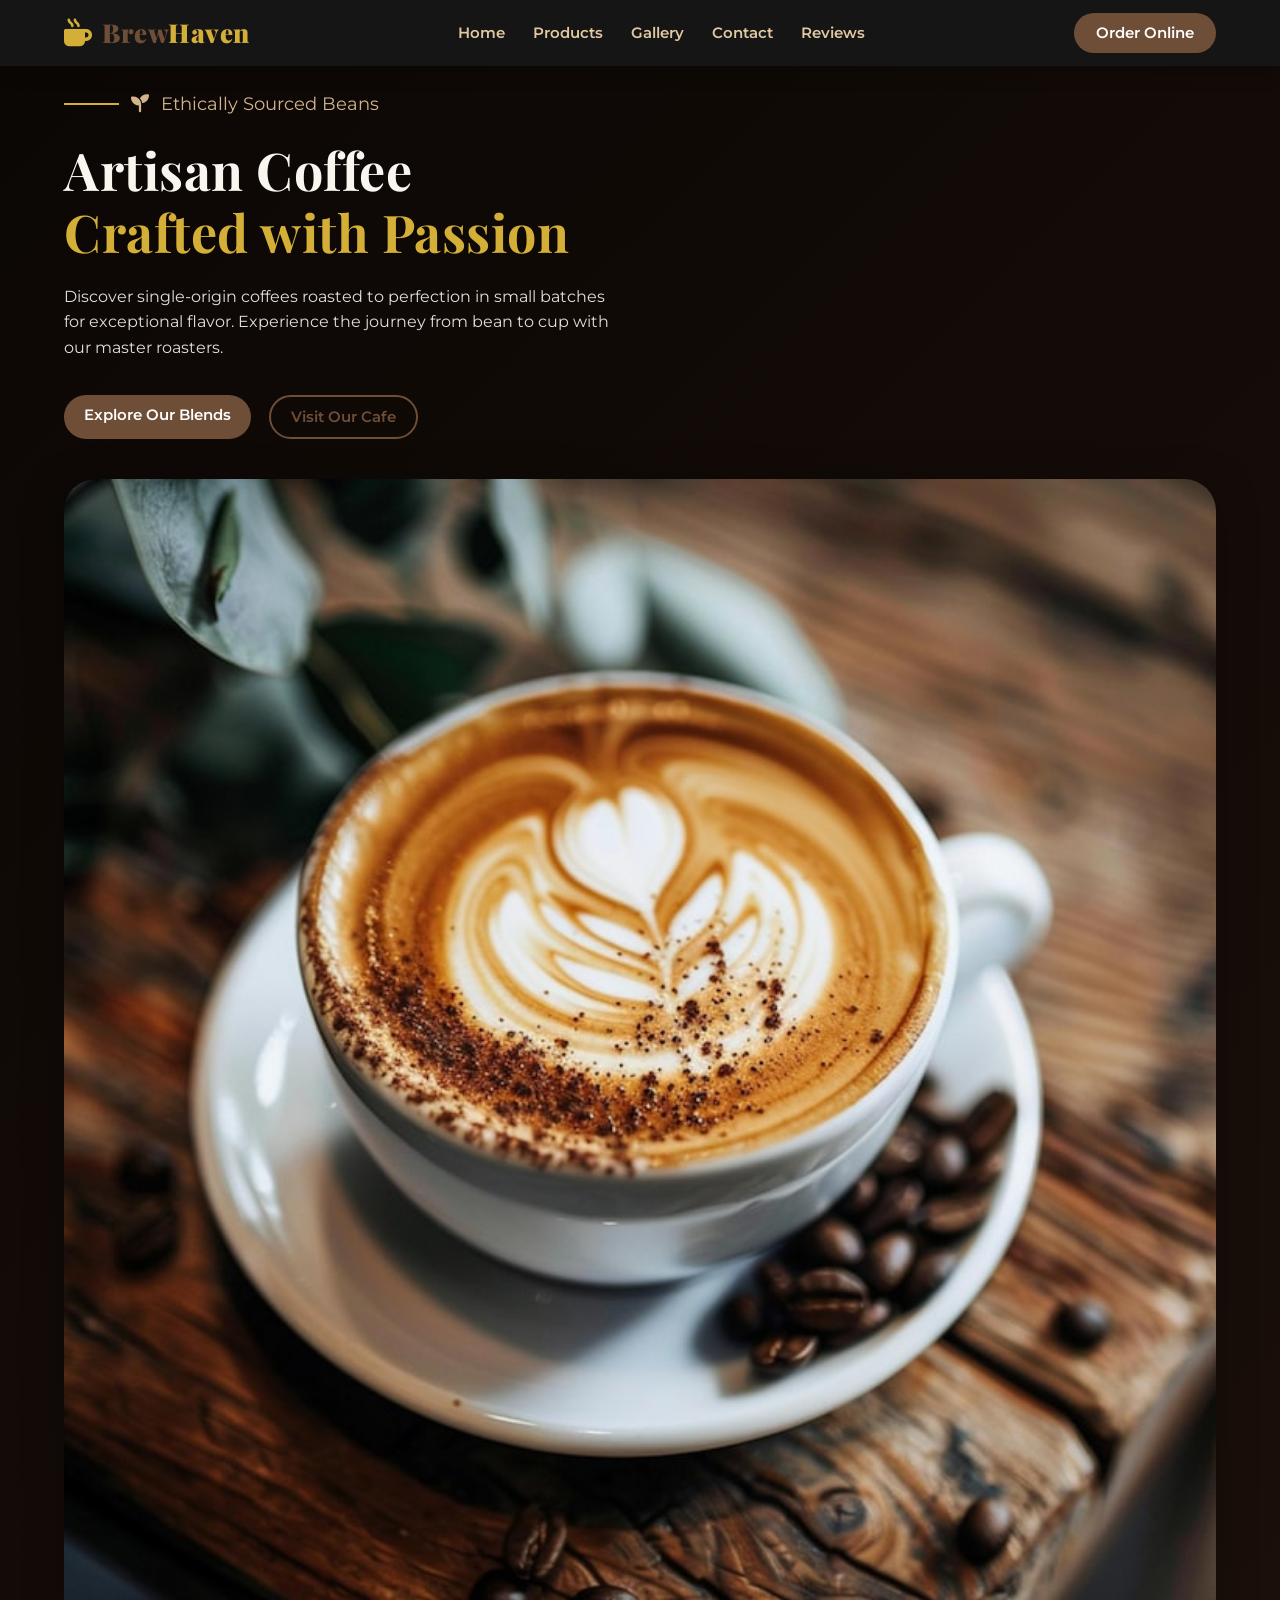
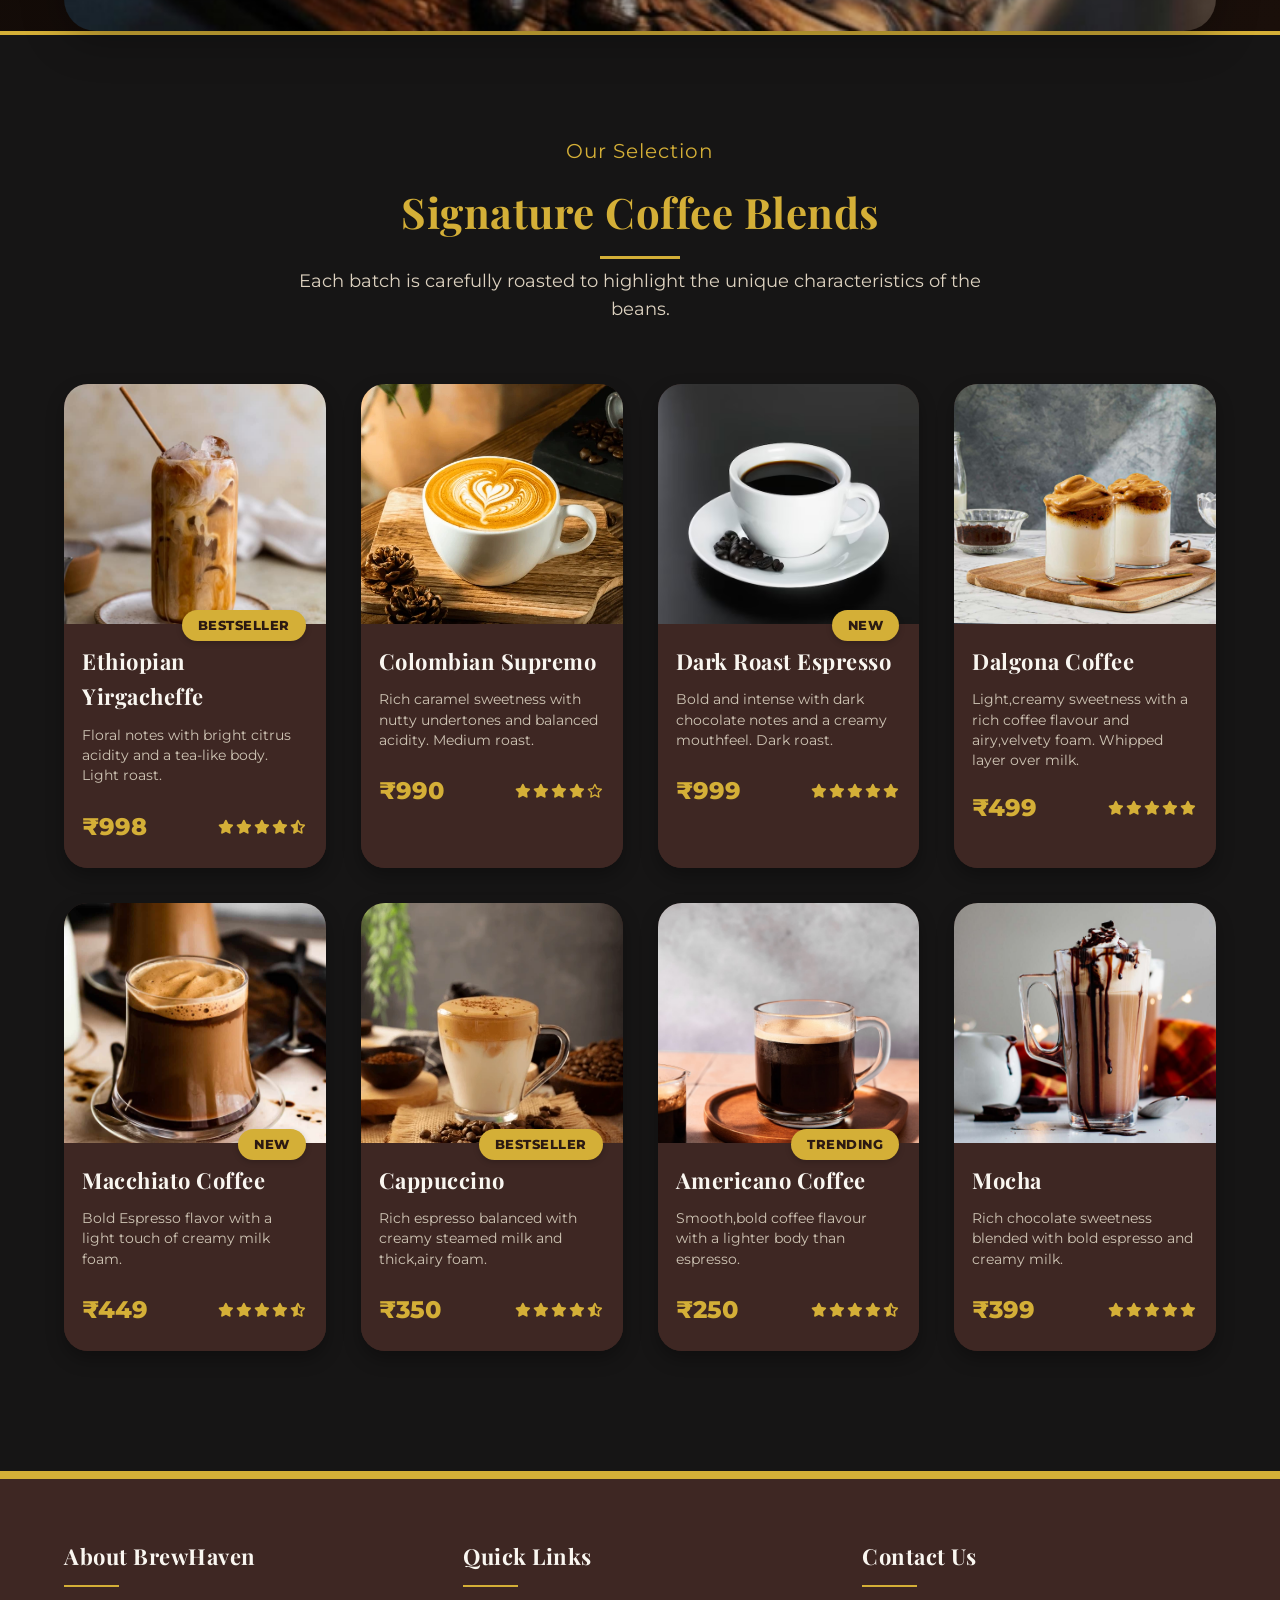
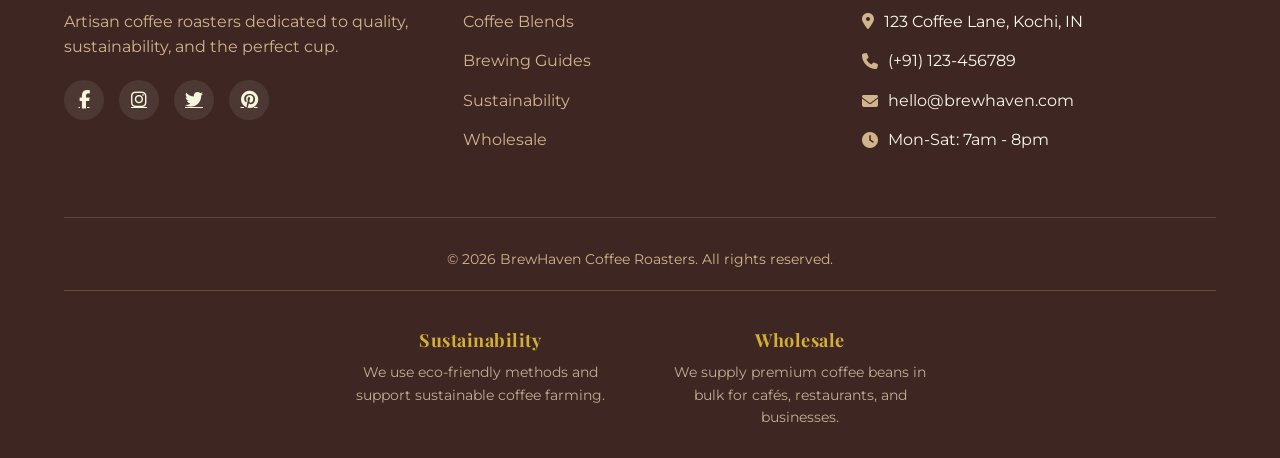
==== index.html @ d00cd004 "order" ====
<!DOCTYPE html>
<html lang="en">
<head>
    <meta charset="UTF-8">
    <meta name="viewport" content="width=device-width, initial-scale=1.0, viewport-fit=cover">
    <title>BrewHaven | Artisan Coffee Roasters</title>
    <!-- Font Awesome 6 -->
    <link rel="stylesheet" href="https://cdnjs.cloudflare.com/ajax/libs/font-awesome/6.7.2/css/all.min.css">
    <!-- Google Fonts: Montserrat + Playfair Display -->
    <link href="https://fonts.googleapis.com/css2?family=Montserrat:ital,wght@0,300;0,400;0,500;0,600;0,700;0,800;1,400&family=Playfair+Display:wght@400;500;600;700;800;900&display=swap" rel="stylesheet">
    <link rel="stylesheet" href="coffeeshop.css">
    <!-- <style>
        /* ---------- CSS RESET & VARIABLES ---------- */
        * {
            margin: 0;
            padding: 0;
            box-sizing: border-box;
        }

        :root {
            --coffee-dark: #3E2723;
            --coffee-medium: #6F4E37;
            --coffee-light: #C4A484;
            --coffee-accent: #D2B48C;
            --coffee-cream: #F5F5DC;
            --coffee-gold: #D4AF37;
            --text-dark: #2C2416;
            --text-light: #f9f6f0;
            --header-bg: #161515;
            --hero-overlay: rgba(11, 7, 5, 0.92);
        }

        body {
            font-family: 'Montserrat', sans-serif;
            background: var(--coffee-cream);
            color: var(--text-dark);
            line-height: 1.6;
            overflow-x: hidden;
        }

        h1, h2, h3, h4, .logo-text {
            font-family: 'Playfair Display', serif;
            font-weight: 700;
            letter-spacing: 0.5px;
        }

        .container {
            width: 90%;
            max-width: 1280px;
            margin: 0 auto;
        }

        /* ---------- HEADER / NAVIGATION (fully responsive) ---------- */
        header {
            background: var(--header-bg);
            position: fixed;
            width: 100%;
            top: 0;
            z-index: 1000;
            padding: 12px 0;
            transition: 0.3s ease;
            box-shadow: 0 4px 20px rgba(0, 0, 0, 0.2);
        }

        .header-container {
            display: flex;
            justify-content: space-between;
            align-items: center;
            flex-wrap: wrap;
            gap: 15px;
        }

        .logo {
            display: flex;
            align-items: center;
            gap: 10px;
            text-decoration: none;
        }

        .logo-icon {
            color: var(--coffee-gold);
            font-size: 28px;
        }

        .logo-text {
            font-size: 26px;
            font-weight: 900;
            color: var(--coffee-medium);
        }
        .logo-text span {
            color: var(--coffee-gold);
        }

        /* navigation menu - mobile first: hidden by default but we make it flex on desktop */
        nav ul {
            display: flex;
            list-style: none;
            gap: 28px;
            flex-wrap: wrap;
        }

        nav a {
            text-decoration: none;
            color: #e0c8a0;
            font-weight: 600;
            font-size: 15px;
            transition: 0.3s;
            position: relative;
            padding: 5px 0;
        }

        nav a:hover {
            color: var(--coffee-gold);
        }
        nav a:after {
            content: '';
            position: absolute;
            bottom: 0;
            left: 0;
            width: 0;
            height: 2px;
            background: var(--coffee-gold);
            transition: 0.3s;
        }
        nav a:hover:after {
            width: 100%;
        }

        .nav-buttons .btn {
            padding: 8px 22px;
        }

        .btn {
            display: inline-block;
            padding: 8px 20px;
            border-radius: 40px;
            text-decoration: none;
            font-weight: 600;
            transition: 0.3s ease;
            cursor: pointer;
            border: none;
            font-size: 15px;
            text-align: center;
        }
        .btn-primary {
            background: var(--coffee-medium);
            color: white;
        }
        .btn-primary:hover {
            background: var(--coffee-dark);
            transform: translateY(-3px);
        }
        .btn-secondary {
            background: transparent;
            color: var(--coffee-medium);
            border: 2px solid var(--coffee-medium);
        }
        .btn-secondary:hover {
            background: rgba(111, 78, 55, 0.1);
            transform: translateY(-3px);
        }

        /* ---------- HERO SECTION ---------- */
        .hero {
            min-height: 100vh;
            display: flex;
            align-items: center;
            padding-top: 90px;
            position: relative;
            background: linear-gradient(135deg, #0B0705 0%, #1a0f0a 100%);
        }
        .hero .container {
            display: flex;
            flex-wrap: wrap;
            align-items: center;
            justify-content: space-between;
            gap: 40px;
        }
        .hero-content {
            flex: 1;
            color: var(--text-light);
            animation: fadeInUp 0.9s ease;
        }
        .hero-subtitle {
            font-size: 18px;
            color: var(--coffee-accent);
            margin-bottom: 20px;
            display: flex;
            align-items: center;
            gap: 12px;
        }
        .hero-subtitle::before {
            content: '';
            width: 55px;
            height: 2px;
            background: var(--coffee-gold);
        }
        .hero-title {
            font-size: 52px;
            line-height: 1.2;
            margin-bottom: 20px;
        }
        .hero-title span {
            color: var(--coffee-gold);
        }
        .hero-text {
            font-size: 16px;
            margin-bottom: 35px;
            max-width: 550px;
            opacity: 0.9;
        }
        .hero-buttons {
            display: flex;
            gap: 18px;
            flex-wrap: wrap;
        }
        .hero img {
            max-width: 380px;
            width: 100%;
            filter: drop-shadow(0 8px 20px rgba(0,0,0,0.3));
            border-radius: 24px;
        }

        /* ---------- PRODUCTS SECTION - FIXED GRID (4 per row on desktop, then 2, then 1) ---------- */
        .products {
            padding: 100px 0;
            background: #161515;
            border-top: 4px solid var(--coffee-gold);
            border-bottom: 4px solid var(--coffee-gold);
        }
        .section-header {
            text-align: center;
            max-width: 700px;
            margin: 0 auto 60px;
        }
        .section-subtitle {
            font-size: 20px;
            color: var(--coffee-gold);
            margin-bottom: 12px;
            letter-spacing: 1px;
        }
        .section-title {
            font-size: 42px;
            color: var(--coffee-gold);
            margin-bottom: 20px;
            position: relative;
            display: inline-block;
        }
        .section-title::after {
            content: '';
            position: absolute;
            bottom: -12px;
            left: 50%;
            transform: translateX(-50%);
            width: 80px;
            height: 3px;
            background: var(--coffee-gold);
        }
        .section-desc {
            font-size: 18px;
            color: #ddd2c0;
        }

        /* ----- PRODUCT GRID : 4 columns on desktop, responsive tablet/mobile ----- */
        .product-grid {
            display: grid;
            grid-template-columns: repeat(4, 1fr);  /* 4 in a row */
            gap: 35px;
            margin-bottom: 20px;
        }

        /* product card styling */
        .product-card {
            background: var(--coffee-dark);
            border-radius: 24px;
            overflow: hidden;
            transition: all 0.35s ease;
            position: relative;
            display: flex;
            flex-direction: column;
            box-shadow: 0 8px 18px rgba(0,0,0,0.3);
        }
        .product-card:hover {
            transform: translateY(-12px);
            border: 1px solid var(--coffee-gold);
            box-shadow: 0 18px 30px rgba(0,0,0,0.4);
        }
        .product-img {
            height: 240px;
            overflow: hidden;
            background: #2a1e18;
        }
        .product-img img {
            width: 100%;
            height: 100%;
            object-fit: cover;
            transition: transform 0.5s ease;
        }
        .product-card:hover .product-img img {
            transform: scale(1.05);
        }
        .product-info {
            padding: 20px 18px 22px;
            position: relative;
            background: var(--coffee-dark);
            flex: 1;
        }
        .product-tag {
            position: absolute;
            top: -14px;
            right: 20px;
            background: var(--coffee-gold);
            color: #2c1a12;
            font-weight: 800;
            padding: 5px 16px;
            border-radius: 40px;
            font-size: 13px;
            letter-spacing: 0.5px;
            z-index: 2;
            box-shadow: 0 2px 6px rgba(0,0,0,0.2);
        }
        .product-title {
            font-size: 22px;
            color: var(--text-light);
            margin-bottom: 10px;
            font-weight: 700;
        }
        .product-desc {
            color: #cfc5b5;
            font-size: 14px;
            line-height: 1.45;
            margin-bottom: 18px;
            min-height: 65px;
        }
        .product-footer {
            display: flex;
            justify-content: space-between;
            align-items: center;
            margin-top: 5px;
        }
        .product-price {
            font-size: 24px;
            font-weight: 800;
            color: var(--coffee-gold);
        }
        .rating {
            color: var(--coffee-gold);
            font-size: 14px;
            letter-spacing: 2px;
        }

        /* ---------- FOOTER (fully responsive) ---------- */
        footer {
            background: var(--coffee-dark);
            color: var(--text-light);
            padding: 60px 0 30px;
            border-top: 4px solid var(--coffee-gold);
        }
        .footer-content {
            display: grid;
            grid-template-columns: repeat(auto-fit, minmax(260px, 1fr));
            gap: 45px;
            margin-bottom: 50px;
        }
        .footer-column h3 {
            font-size: 22px;
            margin-bottom: 22px;
            position: relative;
            padding-bottom: 12px;
        }
        .footer-column h3::after {
            content: '';
            position: absolute;
            bottom: 0;
            left: 0;
            width: 55px;
            height: 2px;
            background: var(--coffee-gold);
        }
        .footer-links {
            list-style: none;
        }
        .footer-links li {
            margin-bottom: 14px;
            display: flex;
            align-items: center;
            gap: 10px;
            flex-wrap: wrap;
        }
        .footer-links a, .footer-links i {
            color: var(--coffee-accent);
            text-decoration: none;
            transition: 0.3s;
        }
        .footer-links a:hover {
            color: var(--coffee-gold);
            padding-left: 5px;
        }
        .social-links {
            display: flex;
            gap: 15px;
            margin-top: 20px;
            flex-wrap: wrap;
        }
        .social-links a {
            display: inline-flex;
            align-items: center;
            justify-content: center;
            width: 40px;
            height: 40px;
            background: rgba(255,255,255,0.08);
            border-radius: 50%;
            color: var(--coffee-cream);
            font-size: 18px;
            transition: 0.3s;
        }
        .social-links a:hover {
            background: var(--coffee-gold);
            transform: translateY(-4px);
            color: #1f1a14;
        }
        .copyright {
            text-align: center;
            padding-top: 30px;
            border-top: 1px solid rgba(255,255,255,0.15);
            color: var(--coffee-accent);
            font-size: 14px;
        }
        .sustainability-box {
            margin-top: 20px;
            text-align: center;
            display: flex;
            flex-wrap: wrap;
            justify-content: center;
            gap: 40px;
            border-top: 1px solid rgba(212, 175, 55, 0.3);
            padding-top: 35px;
        }
        .sustainability-item h4 {
            font-size: 18px;
            color: var(--coffee-gold);
            margin-bottom: 6px;
        }
        .sustainability-item p {
            color: #bfae93;
            font-size: 14px;
            max-width: 280px;
        }

        /* ---------- ANIMATIONS ---------- */
        @keyframes fadeInUp {
            from { opacity: 0; transform: translateY(40px);}
            to { opacity: 1; transform: translateY(0);}
        }

        /* ---------- RESPONSIVE BREAKPOINTS (mobile perfection) ---------- */
        @media screen and (max-width: 1100px) {
            .product-grid {
                grid-template-columns: repeat(3, 1fr);  /* 3 per row on medium screens */
                gap: 28px;
            }
            .hero-title {
                font-size: 44px;
            }
        }

        @media screen and (max-width: 850px) {
            .header-container {
                flex-direction: column;
                gap: 12px;
            }
            nav ul {
                justify-content: center;
                gap: 22px;
                flex-wrap: wrap;
            }
            .nav-buttons {
                margin-bottom: 6px;
            }
            .hero .container {
                flex-direction: column;
                text-align: center;
            }
            .hero-content {
                text-align: center;
            }
            .hero-subtitle {
                justify-content: center;
            }
            .hero-text {
                margin-left: auto;
                margin-right: auto;
            }
            .hero-buttons {
                justify-content: center;
            }
            .product-grid {
                grid-template-columns: repeat(2, 1fr);  /* 2 per row on tablet */
                gap: 25px;
            }
            .section-title {
                font-size: 36px;
            }
        }

        @media screen and (max-width: 550px) {
            .product-grid {
                grid-template-columns: 1fr;  /* 1 per row on mobile */
                max-width: 380px;
                margin-left: auto;
                margin-right: auto;
            }
            .hero-title {
                font-size: 32px;
            }
            .container {
                width: 92%;
            }
            .btn {
                padding: 8px 18px;
                font-size: 14px;
            }
            .product-img {
                height: 220px;
            }
            .product-title {
                font-size: 20px;
            }
            .footer-content {
                grid-template-columns: 1fr;
                text-align: center;
            }
            .footer-column h3::after {
                left: 50%;
                transform: translateX(-50%);
            }
            .footer-links li {
                justify-content: center;
            }
            .social-links {
                justify-content: center;
            }
            .sustainability-box {
                flex-direction: column;
                align-items: center;
                gap: 28px;
            }
            nav ul {
                gap: 18px;
            }
            nav a {
                font-size: 13px;
            }
        }

        /* fix for small devices */
        @media screen and (max-width: 380px) {
            .hero-title {
                font-size: 28px;
            }
            .product-price {
                font-size: 20px;
            }
        }

        /* additional: active smooth + no overflow */
        html {
            scroll-behavior: smooth;
        }
    </style> -->
</head>
<body>

<header>
    <div class="container header-container">
        <a href="#" class="logo">
            <i class="fa-solid fa-mug-hot logo-icon"></i>
            <div class="logo-text">Brew<span>Haven</span></div>
        </a>
        <nav>
            <ul>
                <li><a href="#home">Home</a></li>
                <li><a href="#products">Products</a></li>
                <li><a href="gallary.html">Gallery</a></li>
                <li><a href="#contact">Contact</a></li>
                <li><a href="review.html">Reviews</a></li>
            </ul>
        </nav>
        <div class="nav-buttons">
            <a href="order.html" class="btn btn-primary">Order Online</a>
        </div>
    </div>
</header>

<!-- Hero Section -->
<section class="hero" id="home">
    <div class="container">
        <div class="hero-content">
            <div class="hero-subtitle">
                <i class="fas fa-seedling"></i> Ethically Sourced Beans
            </div>
            <h1 class="hero-title">Artisan Coffee <br><span>Crafted with Passion</span></h1>
            <p class="hero-text">Discover single-origin coffees roasted to perfection in small batches for exceptional flavor. Experience the journey from bean to cup with our master roasters.</p>
            <div class="hero-buttons">
                <a href="#products" class="btn btn-primary">Explore Our Blends</a>
                <a href="#contact" class="btn btn-secondary">Visit Our Cafe</a>
            </div>
        </div>
        <img src="front.jpg" alt="BrewHaven Artisan Coffee" width="370" style="max-width:100%; border-radius: 32px;">
    </div>
</section>

<!-- PRODUCTS SECTION: Fixed grid: 4 in row, then responsive, exactly 8 products shown in two rows (4+4) -->
<section class="products" id="products">
    <div class="container">
        <div class="section-header">
            <div class="section-subtitle">Our Selection</div>
            <h2 class="section-title">Signature Coffee Blends</h2>
            <p class="section-desc">Each batch is carefully roasted to highlight the unique characteristics of the beans.</p>
        </div>
        <div class="product-grid">
            <!-- Card 1 - Ethiopian Yirgacheffe -->
            <div class="product-card">
                <div class="product-img"><img src="ethiopianyirgacheffe.jpg"alt="Ethiopian Yirgacheffe"></div>
                <div class="product-info"><div class="product-tag">BESTSELLER</div><h3 class="product-title">Ethiopian Yirgacheffe</h3><p class="product-desc">Floral notes with bright citrus acidity and a tea-like body. Light roast.</p><div class="product-footer"><div class="product-price">₹998</div><div class="rating"><i class="fas fa-star"></i><i class="fas fa-star"></i><i class="fas fa-star"></i><i class="fas fa-star"></i><i class="fas fa-star-half-alt"></i></div></div></div>
            </div>
            <!-- Card 2 - Colombian Supremo -->
            <div class="product-card">
                <div class="product-img"><img src="colombiansupremo.jpg" alt="Colombian Supremo"></div>
                <div class="product-info"><h3 class="product-title">Colombian Supremo</h3><p class="product-desc">Rich caramel sweetness with nutty undertones and balanced acidity. Medium roast.</p><div class="product-footer"><div class="product-price">₹990</div><div class="rating"><i class="fas fa-star"></i><i class="fas fa-star"></i><i class="fas fa-star"></i><i class="fas fa-star"></i><i class="far fa-star"></i></div></div></div>
            </div>
            <!-- Card 3 - Dark Roast Espresso -->
            <div class="product-card">
                <div class="product-img"><img src="darkRoastespresso.jpg" alt="Dark Roast Espresso"></div>
                <div class="product-info"><div class="product-tag">NEW</div><h3 class="product-title">Dark Roast Espresso</h3><p class="product-desc">Bold and intense with dark chocolate notes and a creamy mouthfeel. Dark roast.</p><div class="product-footer"><div class="product-price">₹999</div><div class="rating"><i class="fas fa-star"></i><i class="fas fa-star"></i><i class="fas fa-star"></i><i class="fas fa-star"></i><i class="fas fa-star"></i></div></div></div>
            </div>
            <!-- Card 4 - Dalgona Coffee -->
            <div class="product-card">
                <div class="product-img"><img src="da.jpg"Dalgona coffee"></div>
                <div class="product-info"><h3 class="product-title">Dalgona Coffee</h3><p class="product-desc">Light,creamy sweetness with a rich coffee flavour and airy,velvety foam. Whipped layer over milk.</p><div class="product-footer"><div class="product-price">₹499</div><div class="rating"><i class="fas fa-star"></i><i class="fas fa-star"></i><i class="fas fa-star"></i><i class="fas fa-star"></i><i class="fas fa-star"></i></div></div></div>
            </div>
            <!-- Card 5 - Macchiato Coffee -->
            <div class="product-card">
                <div class="product-img"><img src="mac.jpg" alt="Macchiato"></div>
                <div class="product-info"><div class="product-tag">NEW</div><h3 class="product-title">Macchiato Coffee</h3><p class="product-desc">Bold Espresso flavor with a light touch of creamy milk foam.</p><div class="product-footer"><div class="product-price">₹449</div><div class="rating"><i class="fas fa-star"></i><i class="fas fa-star"></i><i class="fas fa-star"></i><i class="fas fa-star"></i><i class="fas fa-star-half-alt"></i></div></div></div>
            </div>
            <!-- Card 6 - Cappuccino -->
            <div class="product-card">
                <div class="product-img"><img src="cappu.jpg" alt="Cappuccino"></div>
                <div class="product-info"><div class="product-tag">BESTSELLER</div><h3 class="product-title">Cappuccino</h3><p class="product-desc">Rich espresso balanced with creamy steamed milk and thick,airy foam.</p><div class="product-footer"><div class="product-price">₹350</div><div class="rating"><i class="fas fa-star"></i><i class="fas fa-star"></i><i class="fas fa-star"></i><i class="fas fa-star"></i><i class="fas fa-star-half-alt"></i></div></div></div>
            </div>
            <!-- Card 7 - Americano Coffee -->
            <div class="product-card">
                <div class="product-img"><img src="american.jpg" alt="Americano"></div>
                <div class="product-info"><div class="product-tag">TRENDING</div><h3 class="product-title">Americano Coffee</h3><p class="product-desc">Smooth,bold coffee flavour with a lighter body than espresso.</p><div class="product-footer"><div class="product-price">₹250</div><div class="rating"><i class="fas fa-star"></i><i class="fas fa-star"></i><i class="fas fa-star"></i><i class="fas fa-star"></i><i class="fas fa-star-half-alt"></i></div></div></div>
            </div>
            <!-- Card 8 - Mocha -->
            <div class="product-card">
                <div class="product-img"><img src="mo.jpg" alt="Mocha"></div>
                <div class="product-info"><h3 class="product-title">Mocha</h3><p class="product-desc">Rich chocolate sweetness blended with bold espresso and creamy milk.</p><div class="product-footer"><div class="product-price">₹399</div><div class="rating"><i class="fas fa-star"></i><i class="fas fa-star"></i><i class="fas fa-star"></i><i class="fas fa-star"></i><i class="fas fa-star"></i></div></div></div>
            </div>
        </div>
    </div>
</section>

<!-- Footer + Contact & extra sections -->
<footer id="contact">
    <div class="container">
        <div class="footer-content">
            <div class="footer-column">
                <h3>About BrewHaven</h3>
                <p style="color: var(--coffee-accent); margin-bottom: 20px;">Artisan coffee roasters dedicated to quality, sustainability, and the perfect cup.</p>
                <div class="social-links">
                    <a href="#"><i class="fab fa-facebook-f"></i></a>
                    <a href="#"><i class="fab fa-instagram"></i></a>
                    <a href="#"><i class="fab fa-twitter"></i></a>
                    <a href="#"><i class="fab fa-pinterest"></i></a>
                </div>
            </div>
            <div class="footer-column">
                <h3>Quick Links</h3>
                <ul class="footer-links">
                    <li><a href="#products">Coffee Blends</a></li>
                    <li><a href="#">Brewing Guides</a></li>
                    <li><a href="#sustainability">Sustainability</a></li>
                    <li><a href="#wholesale">Wholesale</a></li>
                </ul>
            </div>
            <div class="footer-column" id="contact-detail">
                <h3>Contact Us</h3>
                <ul class="footer-links">
                    <li><i class="fas fa-map-marker-alt"></i> 123 Coffee Lane, Kochi, IN</li>
                    <li><i class="fas fa-phone"></i> (+91) 123-456789</li>
                    <li><i class="fas fa-envelope"></i> hello@brewhaven.com</li>
                    <li><i class="fas fa-clock"></i> Mon-Sat: 7am - 8pm</li>
                </ul>
            </div>
        </div>
        <div class="copyright">
            © 2026 BrewHaven Coffee Roasters. All rights reserved.
        </div>
        <div class="sustainability-box" id="sustainability">
            <div class="sustainability-item" id="hey">
                <h4>Sustainability</h4>
                <p>We use eco-friendly methods and support sustainable coffee farming.</p>
            </div>
            <div class="sustainability-item" id="wholesale">
                <h4>Wholesale</h4>
                <p>We supply premium coffee beans in bulk for cafés, restaurants, and businesses.</p>
            </div>
        </div>
    </div>
</footer>

<!-- JAVASCRIPT: smooth scroll + responsive enhancements (no conflict) -->
 <script src="coffeeshop.js"></script>
<!-- <script>
    (function() {
        // Smooth scrolling for all anchor links that start with "#"
        const allLinks = document.querySelectorAll('a[href^="#"]');
        allLinks.forEach(anchor => {
            anchor.addEventListener('click', function(e) {
                const targetId = this.getAttribute('href');
                if (targetId === "#" || targetId === "") return;
                const targetElement = document.querySelector(targetId);
                if (targetElement) {
                    e.preventDefault();
                    targetElement.scrollIntoView({
                        behavior: 'smooth',
                        block: 'start'
                    });
                }
            });
        });

        // Additional interactive safety for product cards (CSS already does transform, but js ensures consistency)
        const productCards = document.querySelectorAll('.product-card');
        productCards.forEach(card => {
            card.addEventListener('mouseenter', function() {
                // optional: inline style backup but we keep class
                this.style.transform = 'translateY(-12px)';
            });
            card.addEventListener('mouseleave', function() {
                this.style.transform = 'translateY(0)';
            });
        });
        
        // Responsive mobile menu simple: already flex wrap. ensure header no overlaps
        const fixMobileNav = () => {
            if (window.innerWidth < 850) {
                document.querySelector('header').style.padding = '10px 0';
            } else {
                document.querySelector('header').style.padding = '12px 0';
            }
        };
        window.addEventListener('resize', fixMobileNav);
        fixMobileNav();
    })();
</script> -->
</body>
</html>
---- coffeeshop.css ----
/* ---------- CSS RESET & VARIABLES ---------- */
        * {
            margin: 0;
            padding: 0;
            box-sizing: border-box;
        }

        :root {
            --coffee-dark: #3E2723;
            --coffee-medium: #6F4E37;
            --coffee-light: #C4A484;
            --coffee-accent: #D2B48C;
            --coffee-cream: #F5F5DC;
            --coffee-gold: #D4AF37;
            --text-dark: #2C2416;
            --text-light: #f9f6f0;
            --header-bg: #161515;
            --hero-overlay: rgba(11, 7, 5, 0.92);
        }

        body {
            font-family: 'Montserrat', sans-serif;
            background: var(--coffee-cream);
            color: var(--text-dark);
            line-height: 1.6;
            overflow-x: hidden;
        }

        h1, h2, h3, h4, .logo-text {
            font-family: 'Playfair Display', serif;
            font-weight: 700;
            letter-spacing: 0.5px;
        }

        .container {
            width: 90%;
            max-width: 1280px;
            margin: 0 auto;
        }

        /* ---------- HEADER / NAVIGATION (fully responsive) ---------- */
        header {
            background: var(--header-bg);
            position: fixed;
            width: 100%;
            top: 0;
            z-index: 1000;
            padding: 12px 0;
            transition: 0.3s ease;
            box-shadow: 0 4px 20px rgba(0, 0, 0, 0.2);
            margin-bottom: 40px;
        }

        .header-container {
            display: flex;
            justify-content: space-between;
            align-items: center;
            flex-wrap: wrap;
            gap: 15px;
        }

        .logo {
            display: flex;
            align-items: center;
            gap: 10px;
            text-decoration: none;
        }

        .logo-icon {
            color: var(--coffee-gold);
            font-size: 28px;
        }

        .logo-text {
            font-size: 26px;
            font-weight: 900;
            color: var(--coffee-medium);
        }
        .logo-text span {
            color: var(--coffee-gold);
        }

        /* navigation menu - mobile first: hidden by default but we make it flex on desktop */
        nav ul {
            display: flex;
            list-style: none;
            gap: 28px;
            flex-wrap: wrap;
        }

        nav a {
            text-decoration: none;
            color: #e0c8a0;
            font-weight: 600;
            font-size: 15px;
            transition: 0.3s;
            position: relative;
            padding: 5px 0;
        }

        nav a:hover {
            color: var(--coffee-gold);
        }
        nav a:after {
            content: '';
            position: absolute;
            bottom: 0;
            left: 0;
            width: 0;
            height: 2px;
            background: var(--coffee-gold);
            transition: 0.3s;
        }
        nav a:hover:after {
            width: 100%;
        }

        .nav-buttons .btn {
            padding: 8px 22px;
        }

        .btn {
            display: inline-block;
            padding: 8px 20px;
            border-radius: 40px;
            text-decoration: none;
            font-weight: 600;
            transition: 0.3s ease;
            cursor: pointer;
            border: none;
            font-size: 15px;
            text-align: center;
        }
        .btn-primary {
            background: var(--coffee-medium);
            color: white;
        }
        .btn-primary:hover {
            background: var(--coffee-dark);
            transform: translateY(-3px);
        }
        .btn-secondary {
            background: transparent;
            color: var(--coffee-medium);
            border: 2px solid var(--coffee-medium);
        }
        .btn-secondary:hover {
            background: rgba(111, 78, 55, 0.1);
            transform: translateY(-3px);
        }

        /* ---------- HERO SECTION ---------- */
        .hero {
            min-height: 100vh;
            display: flex;
            align-items: center;
            padding-top: 90px;
            position: relative;
            background: linear-gradient(135deg, #0B0705 0%, #1a0f0a 100%);
        }
        .hero .container {
            display: flex;
            flex-wrap: wrap;
            align-items: center;
            justify-content: space-between;
            gap: 40px;
        }
        .hero-content {
            flex: 1;
            color: var(--text-light);
            animation: fadeInUp 0.9s ease;
        }
        .hero-subtitle {
            font-size: 18px;
            color: var(--coffee-accent);
            margin-bottom: 20px;
            display: flex;
            align-items: center;
            gap: 12px;
        }
        .hero-subtitle::before {
            content: '';
            width: 55px;
            height: 2px;
            background: var(--coffee-gold);
        }
        .hero-title {
            font-size: 52px;
            line-height: 1.2;
            margin-bottom: 20px;
        }
        .hero-title span {
            color: var(--coffee-gold);
        }
        .hero-text {
            font-size: 16px;
            margin-bottom: 35px;
            max-width: 550px;
            opacity: 0.9;
        }
        .hero-buttons {
            display: flex;
            gap: 18px;
            flex-wrap: wrap;
        }
        .hero img {
            max-width: 380px;
            width: 100%;
            filter: drop-shadow(0 8px 20px rgba(0,0,0,0.3));
            border-radius: 24px;
        }

        /* ---------- PRODUCTS SECTION - FIXED GRID (4 per row on desktop, then 2, then 1) ---------- */
        .products {
            padding: 100px 0;
            background: #161515;
            border-top: 4px solid var(--coffee-gold);
            border-bottom: 4px solid var(--coffee-gold);
        }
        .section-header {
            text-align: center;
            max-width: 700px;
            margin: 0 auto 60px;
        }
        .section-subtitle {
            font-size: 20px;
            color: var(--coffee-gold);
            margin-bottom: 12px;
            letter-spacing: 1px;
        }
        .section-title {
            font-size: 42px;
            color: var(--coffee-gold);
            margin-bottom: 20px;
            position: relative;
            display: inline-block;
        }
        .section-title::after {
            content: '';
            position: absolute;
            bottom: -12px;
            left: 50%;
            transform: translateX(-50%);
            width: 80px;
            height: 3px;
            background: var(--coffee-gold);
        }
        .section-desc {
            font-size: 18px;
            color: #ddd2c0;
        }

        /* ----- PRODUCT GRID : 4 columns on desktop, responsive tablet/mobile ----- */
        .product-grid {
            display: grid;
            grid-template-columns: repeat(4, 1fr);  /* 4 in a row */
            gap: 35px;
            margin-bottom: 20px;
        }

        /* product card styling */
        .product-card {
            background: var(--coffee-dark);
            border-radius: 24px;
            overflow: hidden;
            transition: all 0.35s ease;
            position: relative;
            display: flex;
            flex-direction: column;
            box-shadow: 0 8px 18px rgba(0,0,0,0.3);
        }
        .product-card:hover {
            transform: translateY(-12px);
            border: 1px solid var(--coffee-gold);
            box-shadow: 0 18px 30px rgba(0,0,0,0.4);
        }
        .product-img {
            height: 240px;
            overflow: hidden;
            background: #2a1e18;
        }
        .product-img img {
            width: 100%;
            height: 100%;
            object-fit: cover;
            transition: transform 0.5s ease;
        }
        .product-card:hover .product-img img {
            transform: scale(1.05);
        }
        .product-info {
            padding: 20px 18px 22px;
            position: relative;
            background: var(--coffee-dark);
            flex: 1;
        }
        .product-tag {
            position: absolute;
            top: -14px;
            right: 20px;
            background: var(--coffee-gold);
            color: #2c1a12;
            font-weight: 800;
            padding: 5px 16px;
            border-radius: 40px;
            font-size: 13px;
            letter-spacing: 0.5px;
            z-index: 2;
            box-shadow: 0 2px 6px rgba(0,0,0,0.2);
        }
        .product-title {
            font-size: 22px;
            color: var(--text-light);
            margin-bottom: 10px;
            font-weight: 700;
        }
        .product-desc {
            color: #cfc5b5;
            font-size: 14px;
            line-height: 1.45;
            margin-bottom: 18px;
            min-height: 65px;
        }
        .product-footer {
            display: flex;
            justify-content: space-between;
            align-items: center;
            margin-top: 5px;
        }
        .product-price {
            font-size: 24px;
            font-weight: 800;
            color: var(--coffee-gold);
        }
        .rating {
            color: var(--coffee-gold);
            font-size: 14px;
            letter-spacing: 2px;
        }

        /* ---------- FOOTER (fully responsive) ---------- */
        footer {
            background: var(--coffee-dark);
            color: var(--text-light);
            padding: 60px 0 30px;
            border-top: 4px solid var(--coffee-gold);
        }
        .footer-content {
            display: grid;
            grid-template-columns: repeat(auto-fit, minmax(260px, 1fr));
            gap: 45px;
            margin-bottom: 50px;
        }
        .footer-column h3 {
            font-size: 22px;
            margin-bottom: 22px;
            position: relative;
            padding-bottom: 12px;
        }
        .footer-column h3::after {
            content: '';
            position: absolute;
            bottom: 0;
            left: 0;
            width: 55px;
            height: 2px;
            background: var(--coffee-gold);
        }
        .footer-links {
            list-style: none;
        }
        .footer-links li {
            margin-bottom: 14px;
            display: flex;
            align-items: center;
            gap: 10px;
            flex-wrap: wrap;
        }
        .footer-links a, .footer-links i {
            color: var(--coffee-accent);
            text-decoration: none;
            transition: 0.3s;
        }
        .footer-links a:hover {
            color: var(--coffee-gold);
            padding-left: 5px;
        }
        .social-links {
            display: flex;
            gap: 15px;
            margin-top: 20px;
            flex-wrap: wrap;
        }
        .social-links a {
            display: inline-flex;
            align-items: center;
            justify-content: center;
            width: 40px;
            height: 40px;
            background: rgba(255,255,255,0.08);
            border-radius: 50%;
            color: var(--coffee-cream);
            font-size: 18px;
            transition: 0.3s;
        }
        .social-links a:hover {
            background: var(--coffee-gold);
            transform: translateY(-4px);
            color: #1f1a14;
        }
        .copyright {
            text-align: center;
            padding-top: 30px;
            border-top: 1px solid rgba(255,255,255,0.15);
            color: var(--coffee-accent);
            font-size: 14px;
        }
        .sustainability-box {
            margin-top: 20px;
            text-align: center;
            display: flex;
            flex-wrap: wrap;
            justify-content: center;
            gap: 40px;
            border-top: 1px solid rgba(212, 175, 55, 0.3);
            padding-top: 35px;
        }
        .sustainability-item h4 {
            font-size: 18px;
            color: var(--coffee-gold);
            margin-bottom: 6px;
        }
        .sustainability-item p {
            color: #bfae93;
            font-size: 14px;
            max-width: 280px;
        }

        /* ---------- ANIMATIONS ---------- */
        @keyframes fadeInUp {
            from { opacity: 0; transform: translateY(40px);}
            to { opacity: 1; transform: translateY(0);}
        }

        /* ---------- RESPONSIVE BREAKPOINTS (mobile perfection) ---------- */
        @media screen and (max-width: 1100px) {
            .product-grid {
                grid-template-columns: repeat(3, 1fr);  /* 3 per row on medium screens */
                gap: 28px;
            }
            .hero-title {
                font-size: 44px;
            }
        }

        @media screen and (max-width: 850px) {
            .header-container {
                flex-direction: column;
                gap: 12px;
            }
            nav ul {
                justify-content: center;
                gap: 22px;
                flex-wrap: wrap;
            }
            .nav-buttons {
                margin-bottom: 6px;
            }
            .hero .container {
                flex-direction: column;
                text-align: center;
            }
            .hero-content {
                text-align: center;
            }
            .hero-subtitle {
                justify-content: center;
            }
            .hero-text {
                margin-left: auto;
                margin-right: auto;
            }
            .hero-buttons {
                justify-content: center;
            }
            .product-grid {
                grid-template-columns: repeat(2, 1fr);  /* 2 per row on tablet */
                gap: 25px;
            }
            .section-title {
                font-size: 36px;
            }
        }

        @media screen and (max-width: 550px) {
            .product-grid {
                grid-template-columns: 1fr;  /* 1 per row on mobile */
                max-width: 380px;
                margin-left: auto;
                margin-right: auto;
            }
            .hero-title {
                font-size: 32px;
            }
            .container {
                width: 92%;
            }
            .btn {
                padding: 8px 18px;
                font-size: 14px;
            }
            .product-img {
                height: 220px;
            }
            .product-title {
                font-size: 20px;
            }
            .footer-content {
                grid-template-columns: 1fr;
                text-align: center;
            }
            .footer-column h3::after {
                left: 50%;
                transform: translateX(-50%);
            }
            .footer-links li {
                justify-content: center;
            }
            .social-links {
                justify-content: center;
            }
            .sustainability-box {
                flex-direction: column;
                align-items: center;
                gap: 28px;
            }
            nav ul {
                gap: 18px;
            }
            nav a {
                font-size: 13px;
            }
        }

        /* fix for small devices */
        @media screen and (max-width: 380px) {
            .hero-title {
                font-size: 28px;
            }
            .product-price {
                font-size: 20px;
            }
        }

        /* additional: active smooth + no overflow */
        html {
            scroll-behavior: smooth;
        }
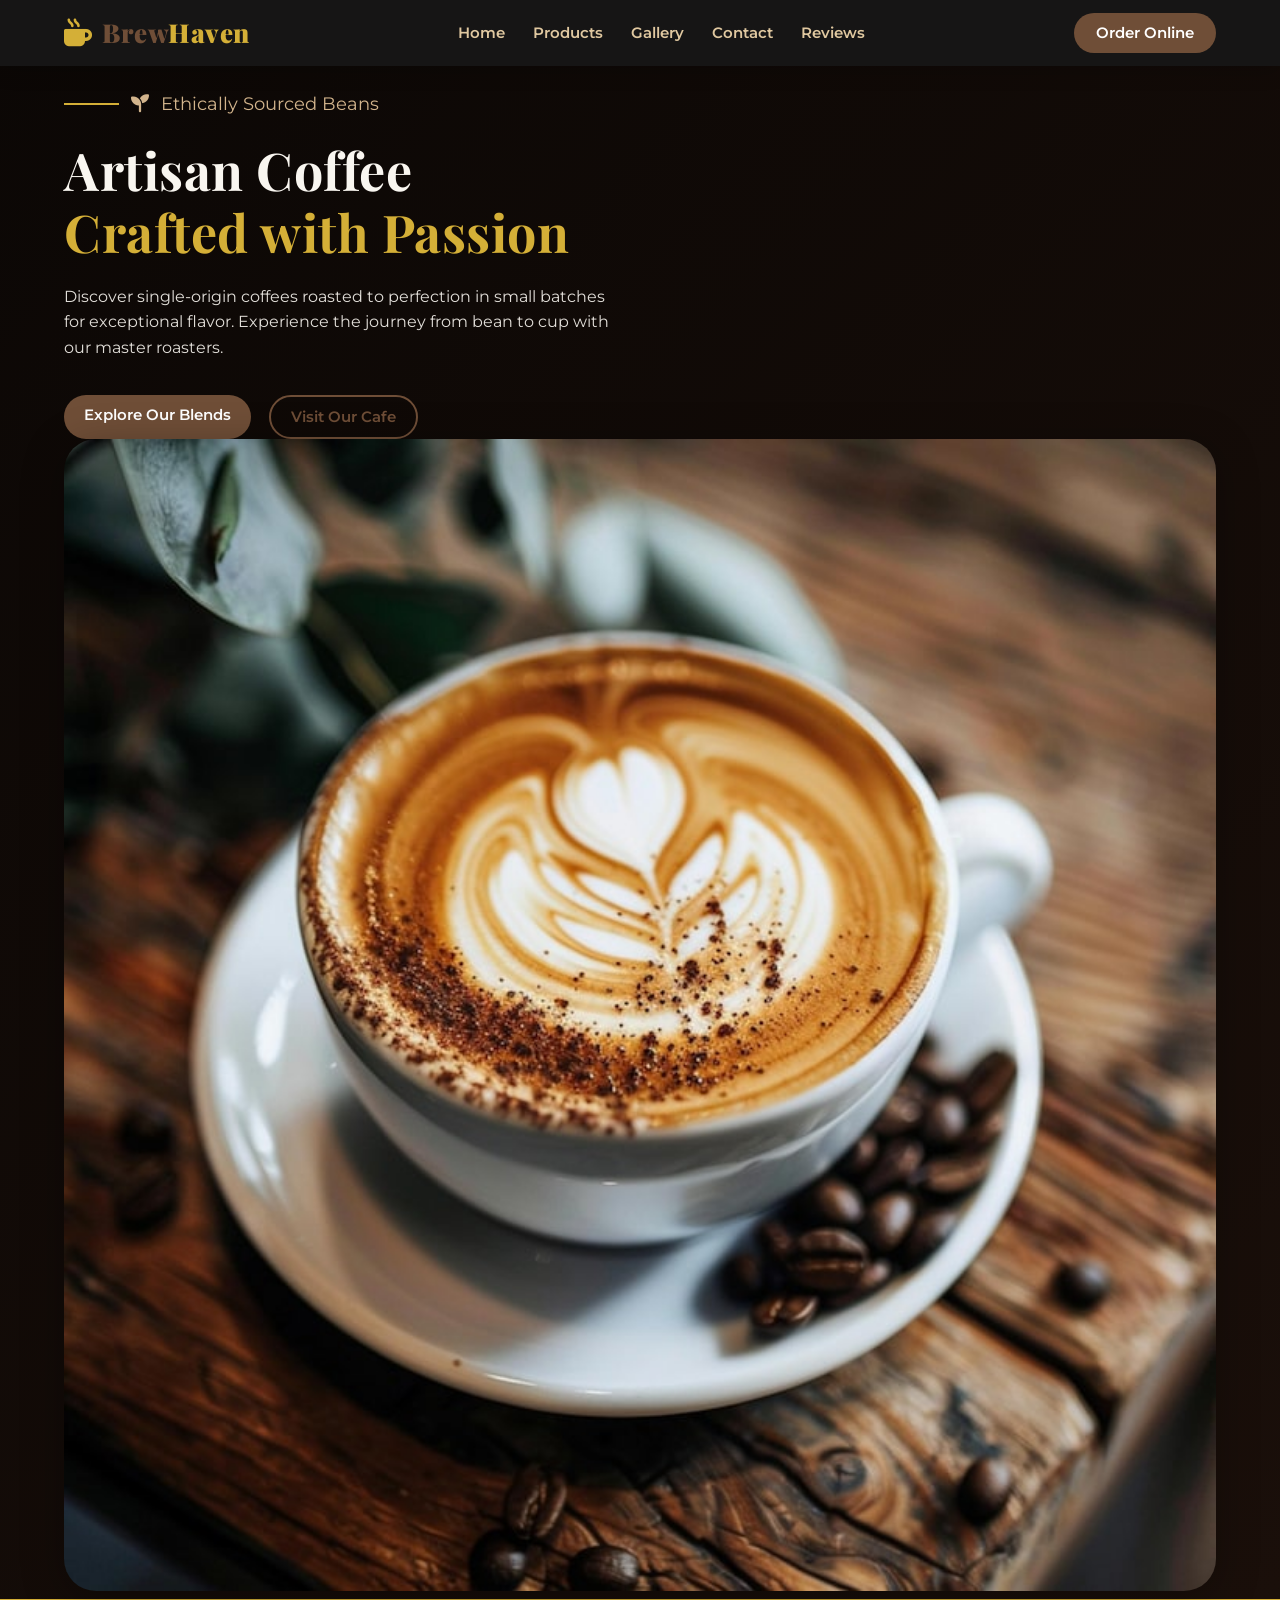
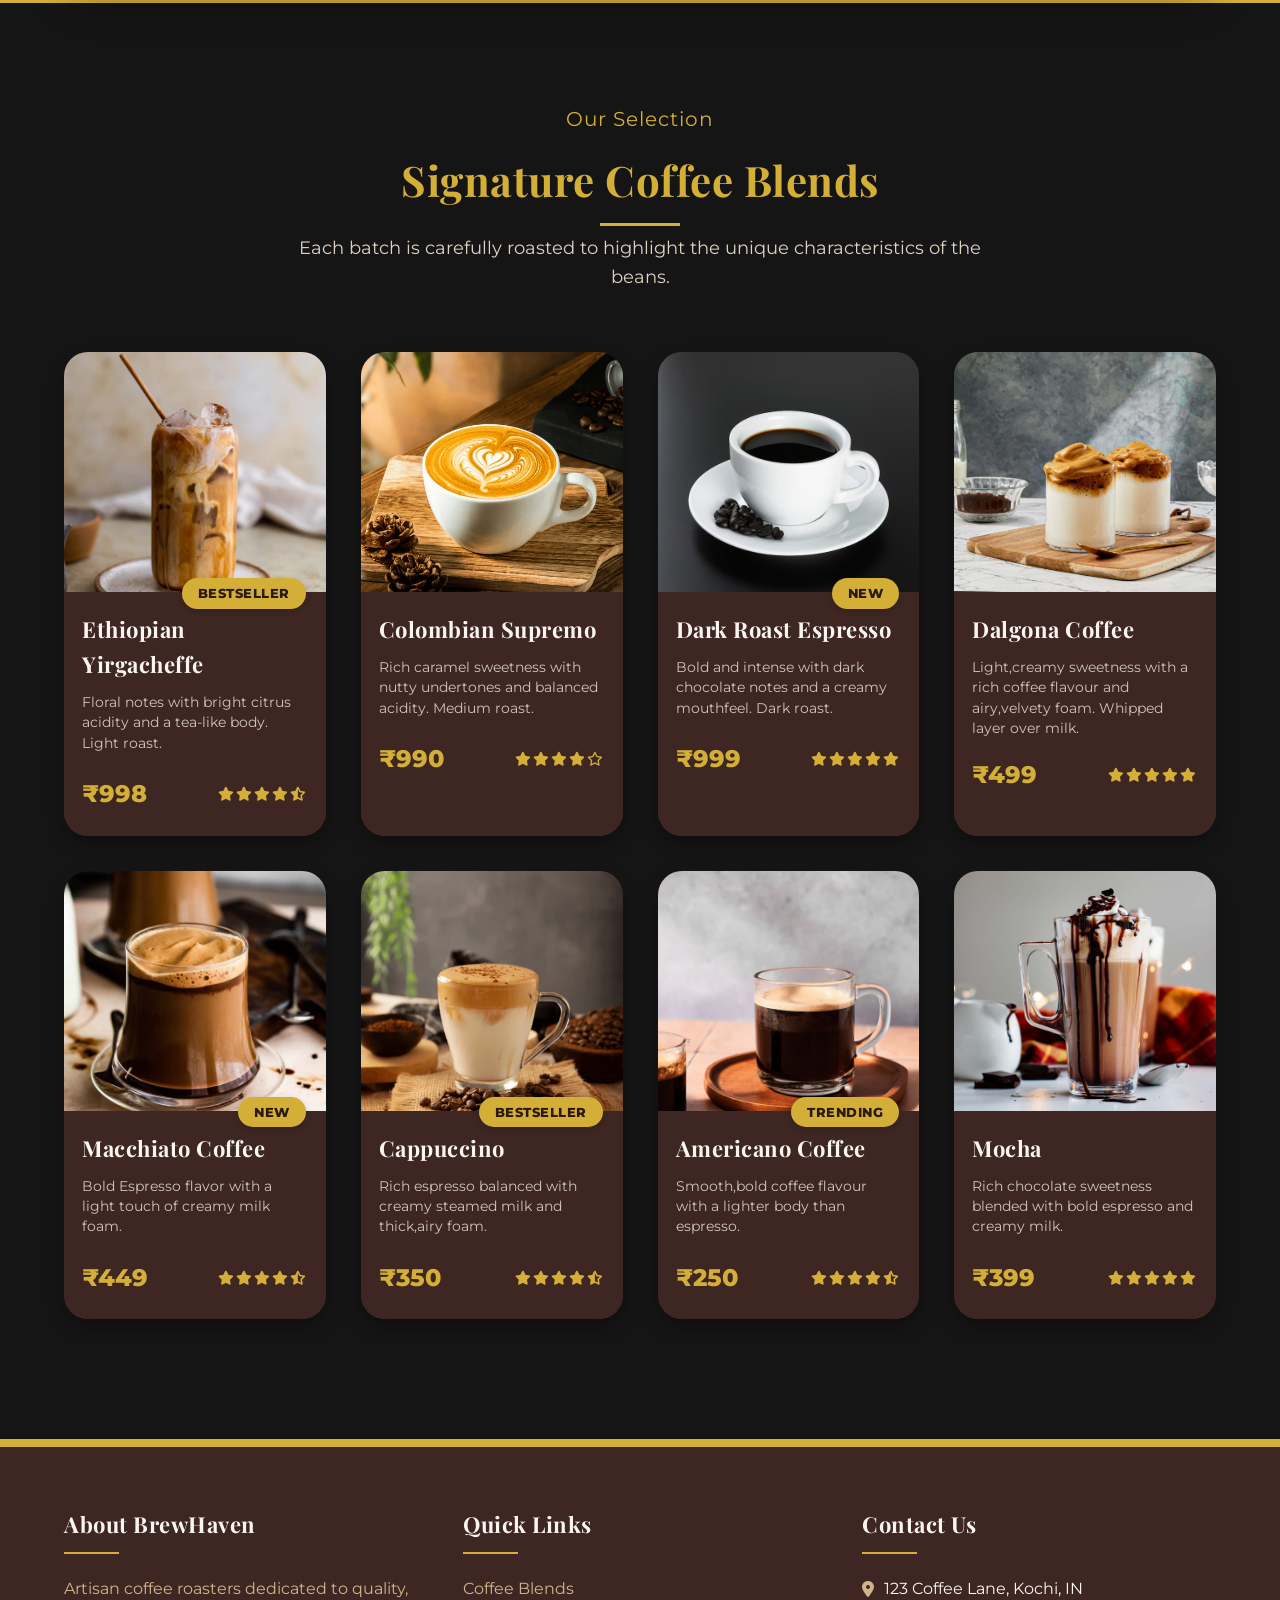
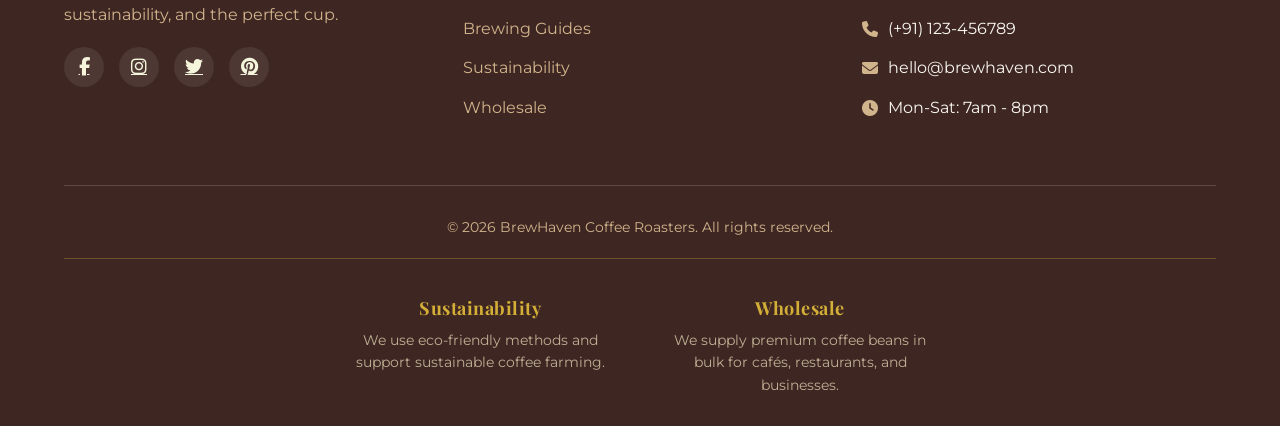
==== commit 3719df46: "Update index.html" ====
--- a/index.html
+++ b/index.html
@@ -604,7 +604,6 @@
             <div class="hero-buttons">
                 <a href="#products" class="btn btn-primary">Explore Our Blends</a>
                 <a href="#contact" class="btn btn-secondary">Visit Our Cafe</a>
-            </div>
         </div>
         <img src="front.jpg" alt="BrewHaven Artisan Coffee" width="370" style="max-width:100%; border-radius: 32px;">
     </div>
@@ -671,10 +670,10 @@
                 <h3>About BrewHaven</h3>
                 <p style="color: var(--coffee-accent); margin-bottom: 20px;">Artisan coffee roasters dedicated to quality, sustainability, and the perfect cup.</p>
                 <div class="social-links">
-                    <a href="#"><i class="fab fa-facebook-f"></i></a>
-                    <a href="#"><i class="fab fa-instagram"></i></a>
-                    <a href="#"><i class="fab fa-twitter"></i></a>
-                    <a href="#"><i class="fab fa-pinterest"></i></a>
+                    <a href="https://www.facebook.com"><i class="fab fa-facebook-f"></i></a>
+                    <a href="https://www.instagram.com"><i class="fab fa-instagram"></i></a>
+                    <a href="https://www.twitter.com"><i class="fab fa-twitter"></i></a>
+                    <a href="https://www.pinterest.com"><i class="fab fa-pinterest"></i></a>
                 </div>
             </div>
             <div class="footer-column">
@@ -758,4 +757,4 @@
     })();
 </script> -->
 </body>
-</html>+</html>
--- a/coffeeshop.css
+++ b/coffeeshop.css
@@ -458,6 +458,7 @@
             .header-container {
                 flex-direction: column;
                 gap: 12px;
+                margin-bottom: 5px;
             }
             nav ul {
                 justify-content: center;
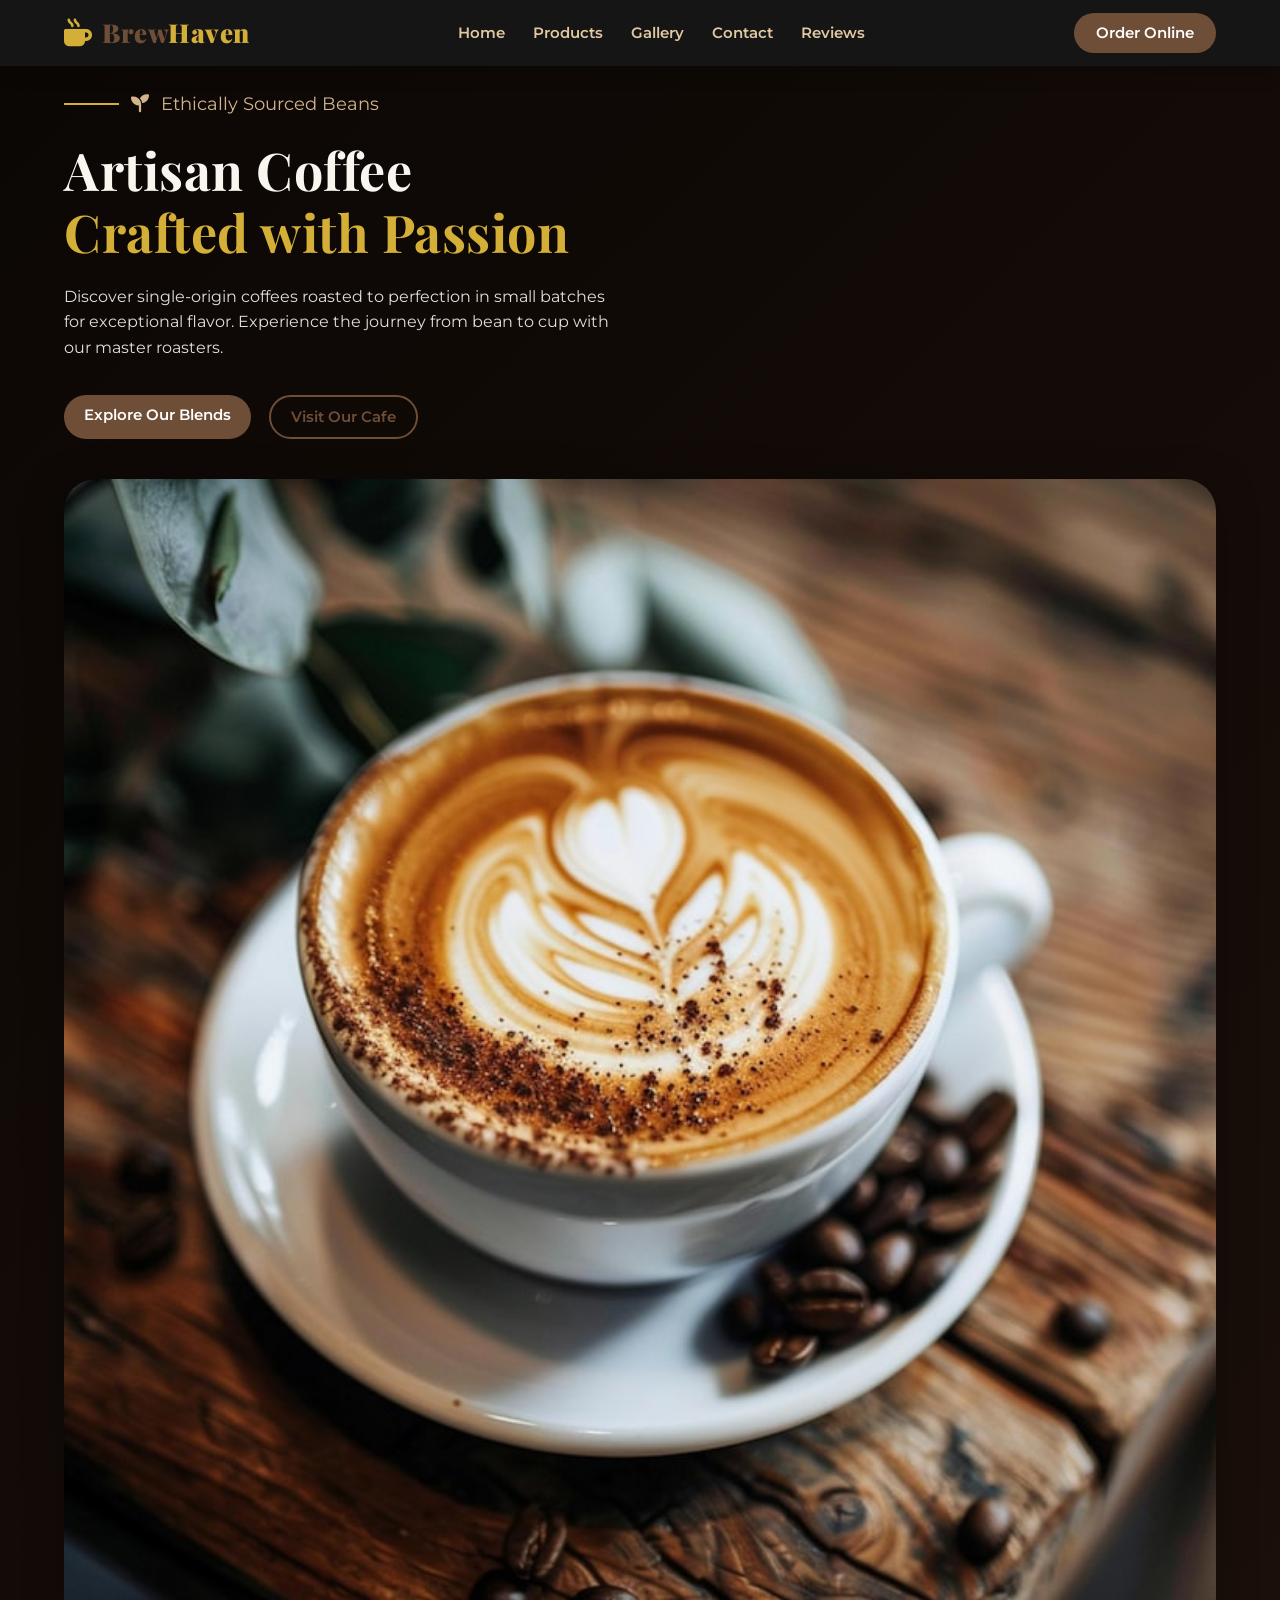
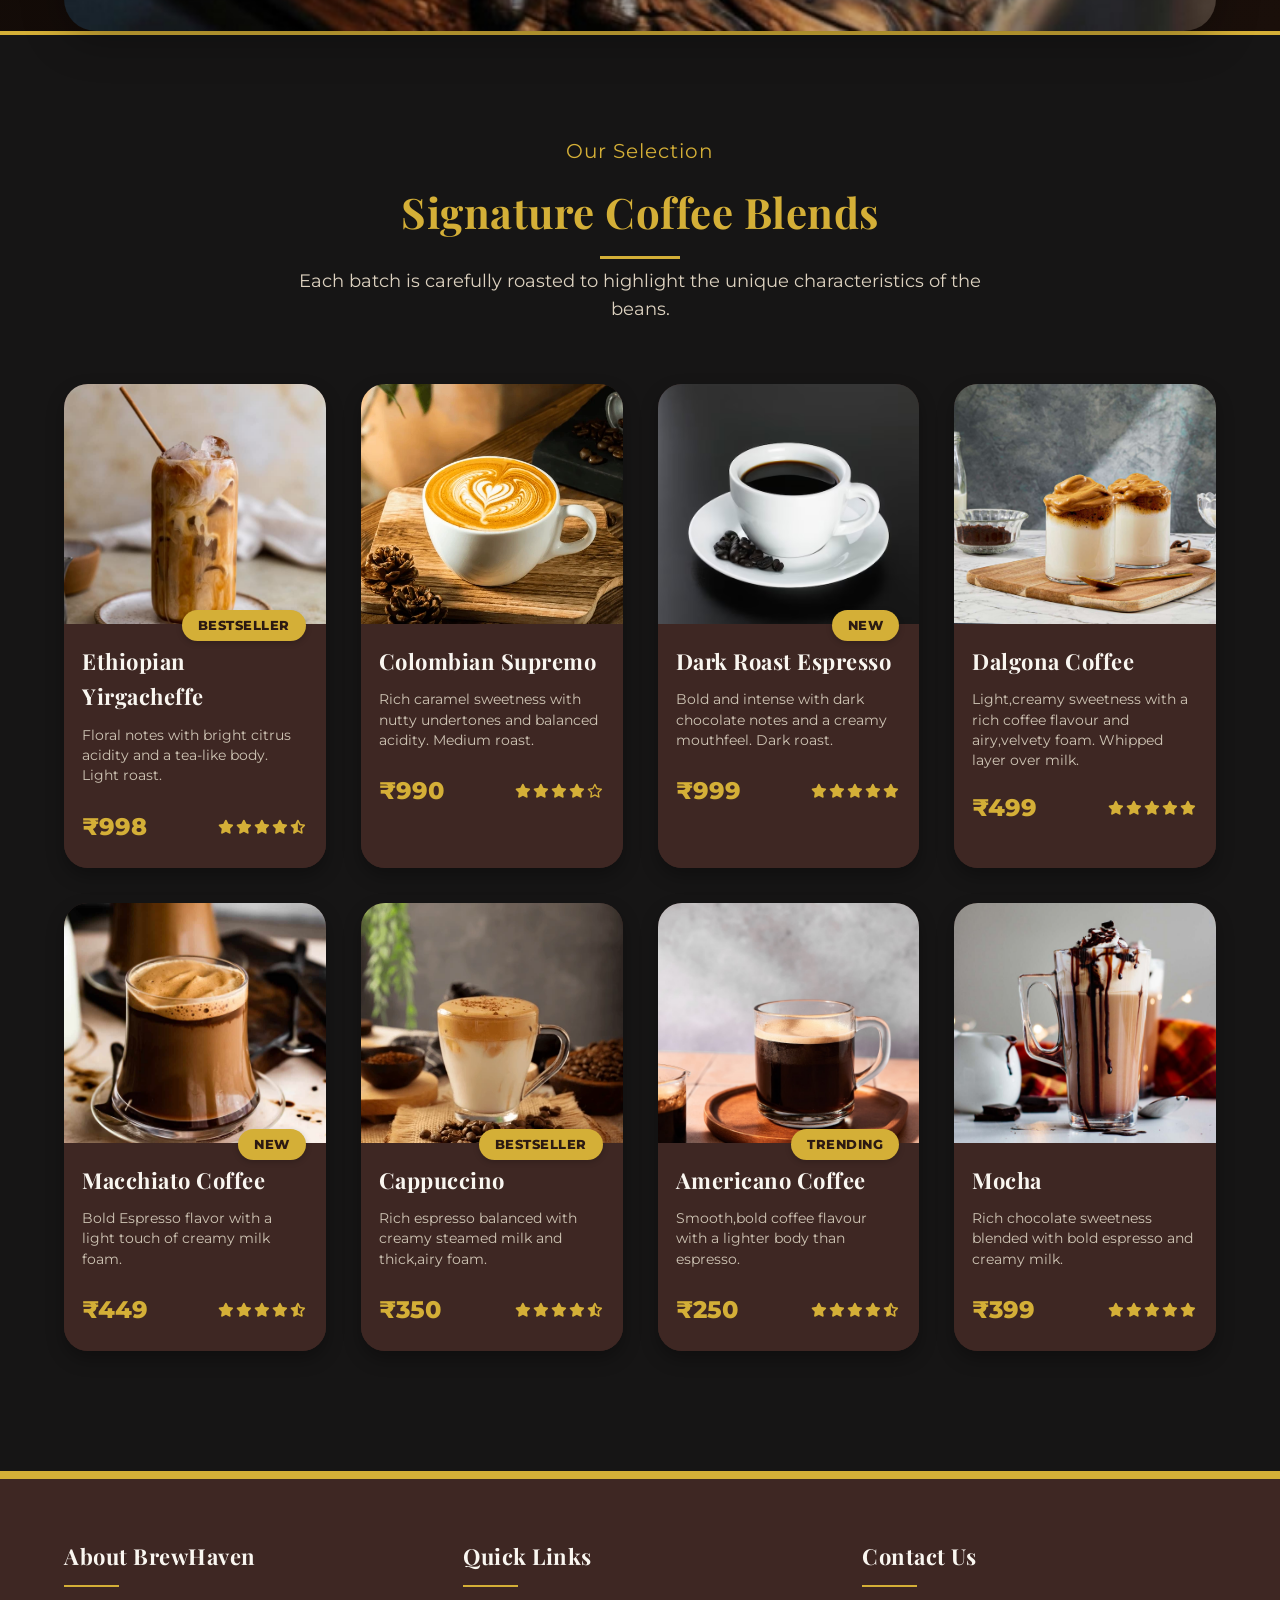
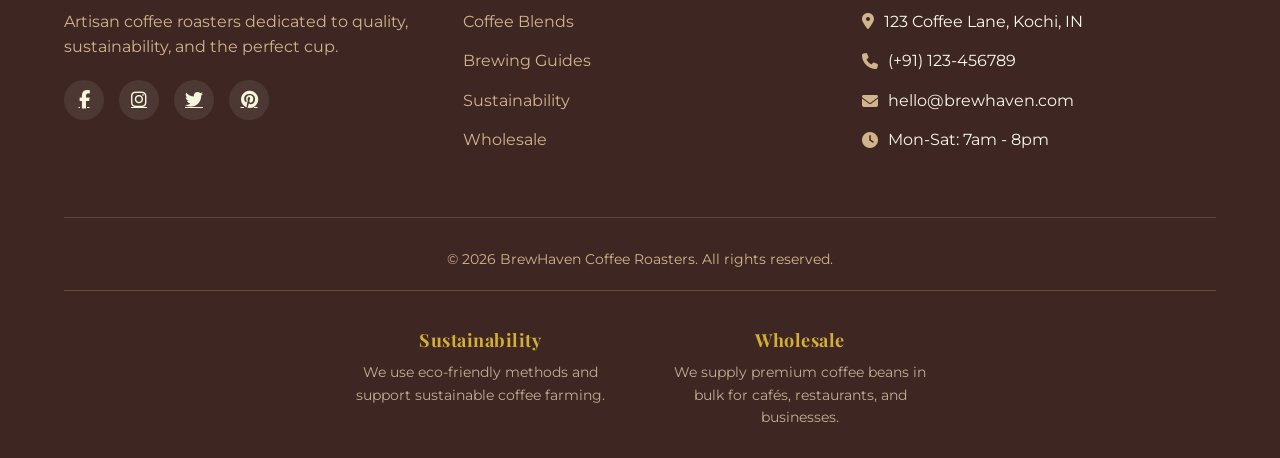
==== commit 657bc1d1: "Update index.html" ====
--- a/index.html
+++ b/index.html
@@ -604,8 +604,9 @@
             <div class="hero-buttons">
                 <a href="#products" class="btn btn-primary">Explore Our Blends</a>
                 <a href="#contact" class="btn btn-secondary">Visit Our Cafe</a>
+            </div>
         </div>
-        <img src="front.jpg" alt="BrewHaven Artisan Coffee" width="370" style="max-width:100%; border-radius: 32px;">
+        <img class="ep"src="front.jpg" alt="BrewHaven Artisan Coffee" width="370" style="max-width:100%; border-radius: 32px;">
     </div>
 </section>
 
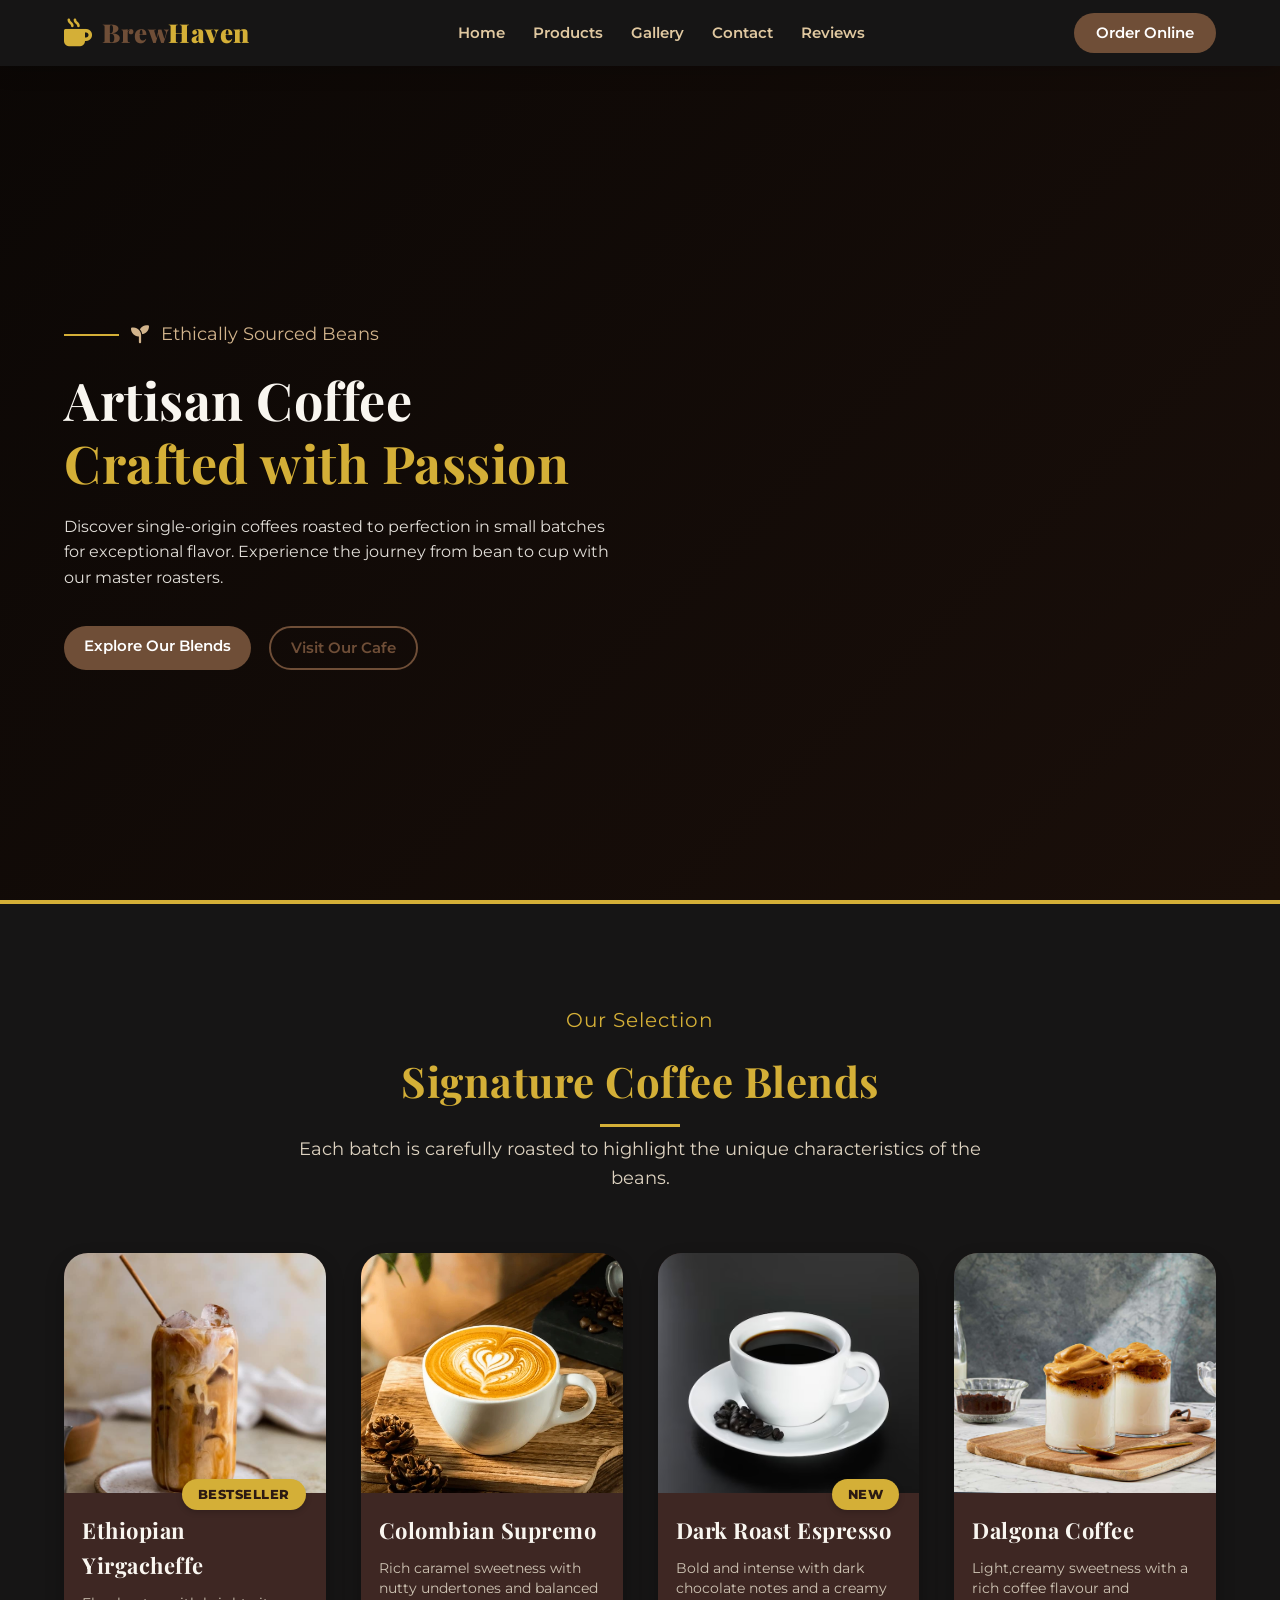
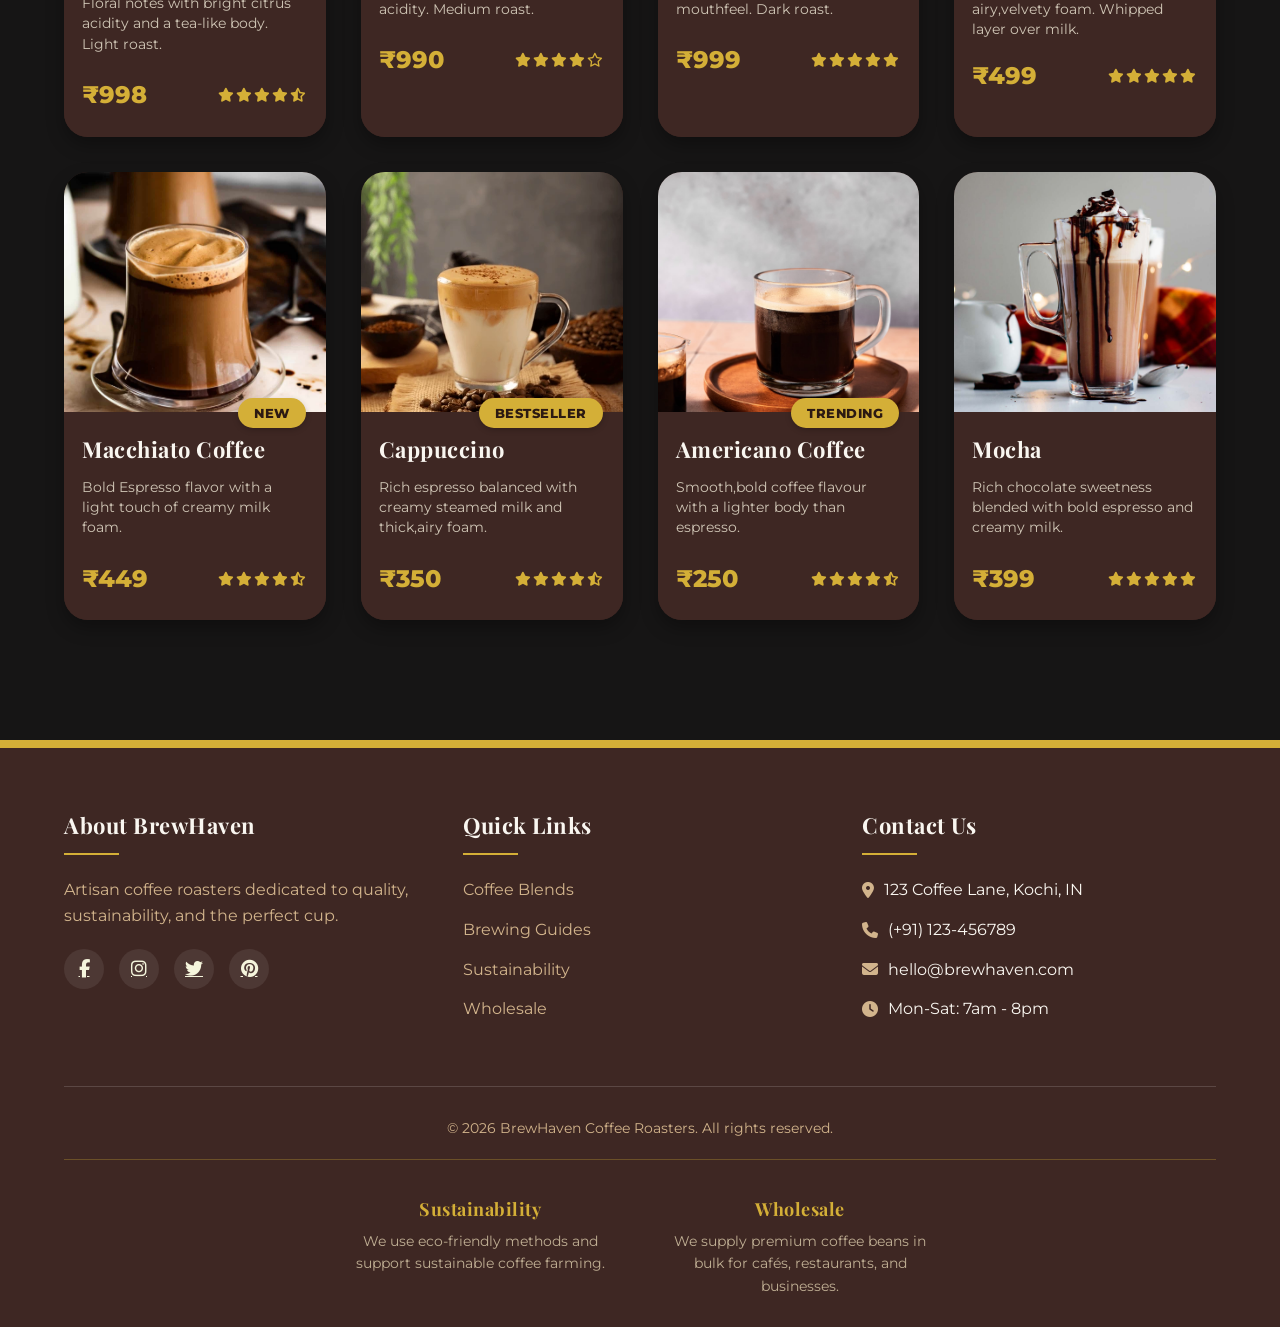
==== commit 397dbbf6: "Update index.html" ====
--- a/index.html
+++ b/index.html
@@ -606,7 +606,7 @@
                 <a href="#contact" class="btn btn-secondary">Visit Our Cafe</a>
             </div>
         </div>
-        <img class="ep"src="front.jpg" alt="BrewHaven Artisan Coffee" width="370" style="max-width:100%; border-radius: 32px;">
+       
     </div>
 </section>
 
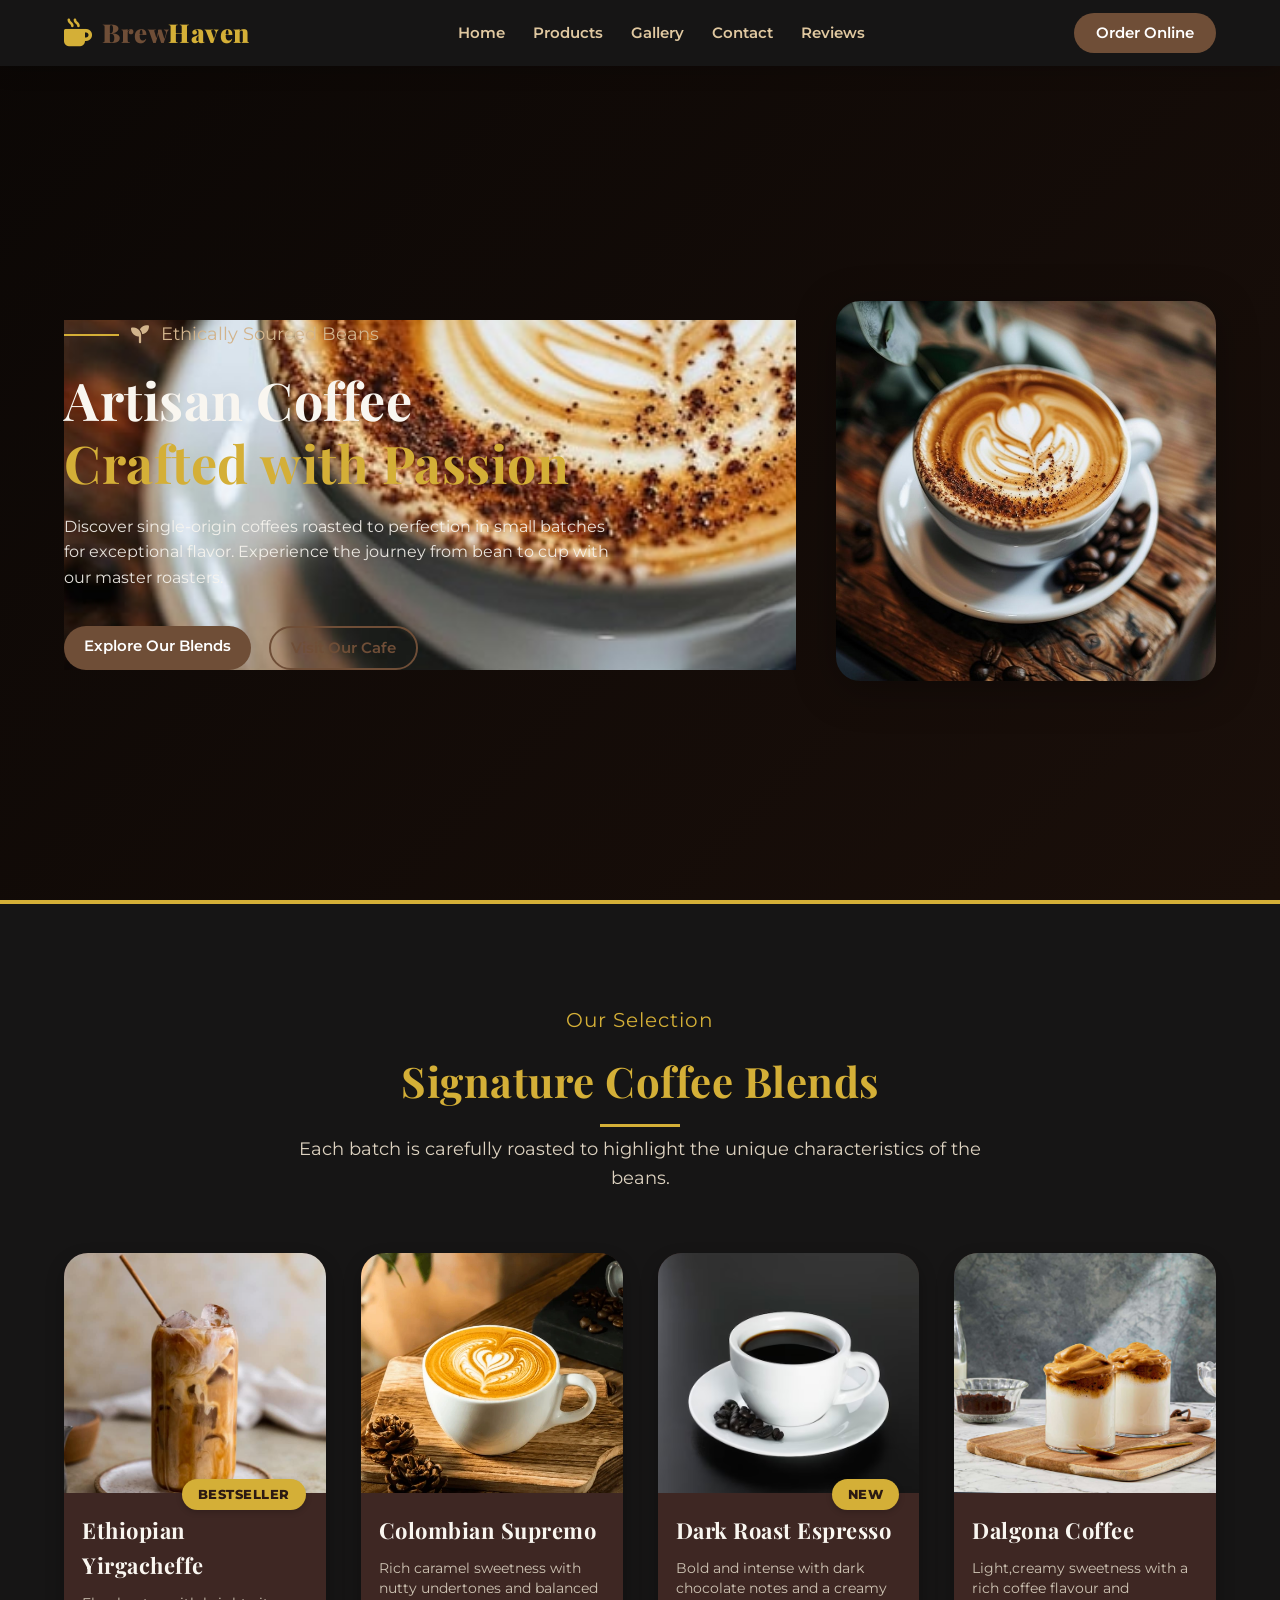
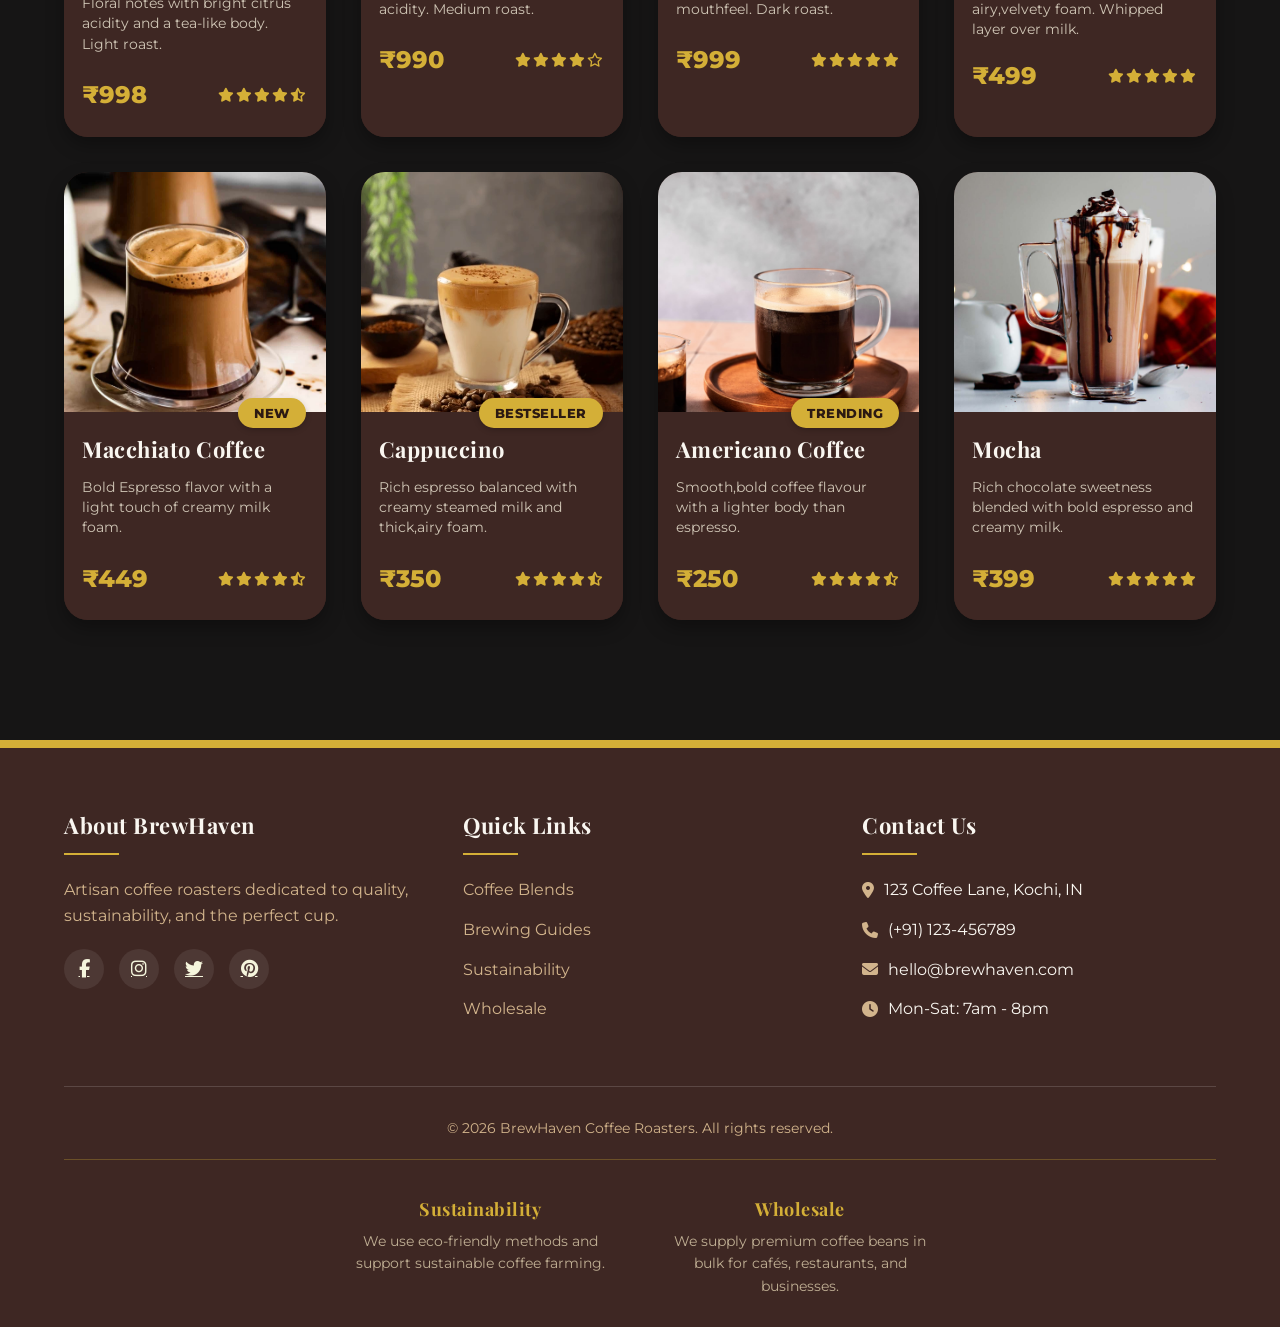
==== commit 1e9c7958: "Update index.html" ====
--- a/index.html
+++ b/index.html
@@ -606,7 +606,9 @@
                 <a href="#contact" class="btn btn-secondary">Visit Our Cafe</a>
             </div>
         </div>
-       
+        <div class="hero-image">
+            <img src="front.jpg" alt="coffee">
+        </div>
     </div>
 </section>
 
--- a/coffeeshop.css
+++ b/coffeeshop.css
@@ -170,6 +170,11 @@
             flex: 1;
             color: var(--text-light);
             animation: fadeInUp 0.9s ease;
+            background-image:url("front.jpg");
+            background-repeat:no-repeat;
+            background-size:cover;
+            background-position:left;
+            background-attachment:fixed;
         }
         .hero-subtitle {
             font-size: 18px;
@@ -558,4 +563,4 @@
         html {
             scroll-behavior: smooth;
         }
-    +    
